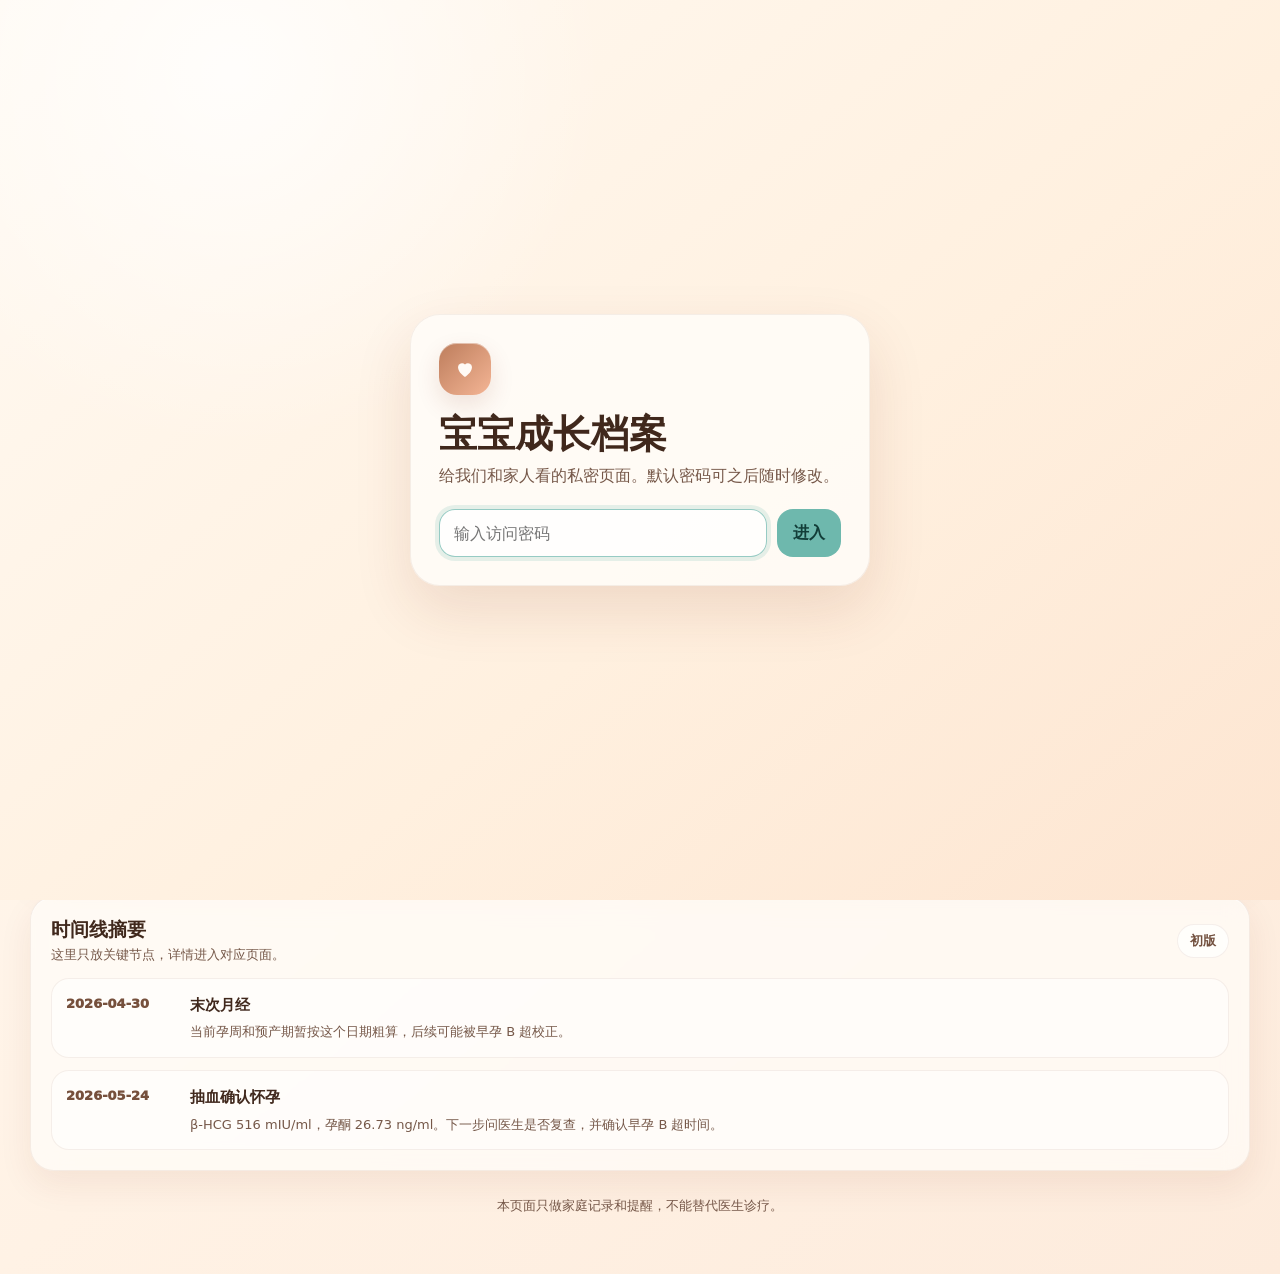
==== site/index.html @ 77b15d05 "初始化孕期档案静态站点" ====
<!doctype html>
<html lang="zh-CN">
<head>
  <meta charset="utf-8">
  <meta name="viewport" content="width=device-width, initial-scale=1">
  <title>宝宝成长档案</title>
  <link rel="stylesheet" href="assets/app.css">
  <script src="assets/fragments.js"></script>
</head>
<body>
  <script>accessGate();</script>
  <main class="app">
    <script>siteHeader("首页");</script>

    <section class="hero-grid">
      <article class="card hero-card">
        <div class="hero-content">
          <span class="pill" data-today-pill>今天 · 2026-05-24 · 第一次确认</span>
          <h1 class="hero-title" data-week-title>孕 3 周<br>+ 3 天</h1>
          <p class="hero-copy" data-due-copy>预产期约 2027-02-04。现在还很早，后续以医生和早孕 B 超校正为准。</p>
          <div class="memory-note">首页只保留最重要的摘要。报告、交流记录、来源和知识库已经拆到二级页面，后续内容多了也不会挤在一起。</div>
          <div class="progress-wrap">
            <div class="progress-line" aria-label="孕期进度"><span></span></div>
            <div class="progress-meta">
              <span data-month-label>第 1 孕月</span>
              <span data-key-countdown>距离 13 周建册节点约 67 天</span>
            </div>
          </div>
        </div>
      </article>

      <aside class="card section-card">
        <div class="section-head">
          <div>
            <h2 class="section-title">接下来最重要的事</h2>
            <p class="section-subtitle">首页只放优先事项，完整列表见待办页。</p>
          </div>
          <a class="button-link secondary" href="tasks.html">全部待办</a>
        </div>
        <div class="task-list">
          <article class="task">
            <div class="task-icon" style="background:#d6a15e"><svg viewBox="0 0 24 24" fill="none"><path d="M12 7v5l3 2" stroke="currentColor" stroke-width="2" stroke-linecap="round"/><path d="M21 12a9 9 0 1 1-18 0 9 9 0 0 1 18 0Z" stroke="currentColor" stroke-width="2"/></svg></div>
            <div><h3>问医生是否需要复查 HCG / 孕酮</h3><p>单次结果不能判断趋势，按医生安排复查或预约。</p></div>
            <span class="badge badge-yellow">尽快</span>
          </article>
          <article class="task">
            <div class="task-icon" style="background:#6eb8ad"><svg viewBox="0 0 24 24" fill="none"><path d="M4 7h16v12H4z" stroke="currentColor" stroke-width="2"/><path d="M8 11h8M8 15h5" stroke="currentColor" stroke-width="2" stroke-linecap="round"/></svg></div>
            <div><h3>预约早孕 B 超确认宫内孕</h3><p>具体时间听医生安排，结果会影响孕周和预产期校正。</p></div>
            <span class="badge badge-blue">待医生</span>
          </article>
          <article class="task">
            <div class="task-icon" style="background:#d49372"><svg viewBox="0 0 24 24" fill="none"><path d="M6 4h12v16H6z" stroke="currentColor" stroke-width="2"/><path d="M9 8h6M9 12h6M9 16h3" stroke="currentColor" stroke-width="2" stroke-linecap="round"/></svg></div>
            <div><h3>开始叶酸和孕早期注意事项确认</h3><p>叶酸、饮食、食品安全、运动等已整理到知识库。</p></div>
            <span class="badge badge-red">今天看</span>
          </article>
        </div>
      </aside>
    </section>

    <section class="content-grid">
      <article class="card section-card">
        <div class="section-head">
          <div>
            <h2 class="section-title">最近检查</h2>
            <p class="section-subtitle">点击进入详情页，可看大图和待问医生问题。</p>
          </div>
          <a class="button-link secondary" href="reports/2026-05-24-blood-test.html">查看详情</a>
        </div>
        <div class="report-row">
          <a class="report-paper" href="reports/2026-05-24-blood-test.html" aria-label="查看血检详情">
            <img src="assets/images/抽血验早孕.jpg" alt="2026-05-24 抽血验早孕报告">
          </a>
          <div>
            <p class="report-copy">西安雁塔大爱妇产医院血检。当前仅记录事实，具体判断以医生结论为准。</p>
            <div class="metrics">
              <div class="metric"><strong>516</strong><span>β-HCG mIU/ml</span></div>
              <div class="metric"><strong>26.73</strong><span>孕酮 ng/ml</span></div>
              <div class="metric"><strong>待问</strong><span>复查安排</span></div>
            </div>
          </div>
        </div>
      </article>

      <article class="card section-card">
        <div class="section-head">
          <div>
            <h2 class="section-title">常用入口</h2>
            <p class="section-subtitle">内容多了以后从二级页面查看。</p>
          </div>
          <span class="pill">工程化</span>
        </div>
        <div class="quick-links">
          <a class="quick-link" href="knowledge.html">知识库<small>叶酸、饮食、风险信号</small></a>
          <a class="quick-link" href="tasks.html">待办提醒<small>日期、材料、坑位</small></a>
          <a class="quick-link" href="conversations/2026-05-24-project-and-ui-design.html">交流记录<small>重要对话摘要</small></a>
          <a class="quick-link" href="sources.html">来源<small>权威链接和适用说明</small></a>
        </div>
      </article>
    </section>

    <section class="card section-card wide-section">
      <div class="section-head">
        <div>
          <h2 class="section-title">时间线摘要</h2>
          <p class="section-subtitle">这里只放关键节点，详情进入对应页面。</p>
        </div>
        <span class="pill">初版</span>
      </div>
      <div class="timeline">
        <div class="timeline-item">
          <div class="timeline-date">2026-04-30</div>
          <div><h3 class="timeline-title">末次月经</h3><p class="timeline-text">当前孕周和预产期暂按这个日期粗算，后续可能被早孕 B 超校正。</p></div>
        </div>
        <div class="timeline-item">
          <div class="timeline-date">2026-05-24</div>
          <div><h3 class="timeline-title">抽血确认怀孕</h3><p class="timeline-text">β-HCG 516 mIU/ml，孕酮 26.73 ng/ml。下一步问医生是否复查，并确认早孕 B 超时间。</p></div>
        </div>
      </div>
    </section>

    <p class="footer">本页面只做家庭记录和提醒，不能替代医生诊疗。</p>
  </main>
  <script src="assets/app.js"></script>
</body>
</html>
---- site/assets/app.css ----
:root {
  --bg-0: #fffaf3;
  --bg-1: #fff2e5;
  --bg-2: #fdebdc;
  --paper: rgba(255, 253, 249, .74);
  --line: rgba(116, 55, 27, .075);
  --text: #40281c;
  --muted: #765849;
  --apricot-strong: #bd7d5c;
  --teal: #6eb8ad;
  --shadow: 0 14px 34px rgba(124, 45, 18, .075);
  --radius-lg: 30px;
  --radius-md: 24px;
}

* { box-sizing: border-box; }
.sr-only {
  position: absolute;
  width: 1px;
  height: 1px;
  padding: 0;
  margin: -1px;
  overflow: hidden;
  clip: rect(0, 0, 0, 0);
  white-space: nowrap;
  border: 0;
}
html { scroll-behavior: smooth; }
body {
  margin: 0;
  min-height: 100vh;
  color: var(--text);
  font-family: "Microsoft YaHei", "PingFang SC", system-ui, -apple-system, BlinkMacSystemFont, sans-serif;
  background:
    radial-gradient(circle at 8% 10%, rgba(255,255,255,.78) 0 9%, transparent 24%),
    radial-gradient(circle at 86% 4%, rgba(255,246,236,.72) 0 10%, transparent 25%),
    linear-gradient(140deg, var(--bg-0) 0%, var(--bg-1) 54%, var(--bg-2) 100%);
  line-height: 1.65;
  letter-spacing: 0;
}
body::before {
  content: "";
  position: fixed;
  inset: 0;
  pointer-events: none;
  opacity: .12;
  background-image:
    linear-gradient(90deg, rgba(151, 91, 55, .16) 1px, transparent 1px),
    linear-gradient(rgba(151,91,55,.14) 1px, transparent 1px);
  background-size: 48px 48px;
  mask-image: linear-gradient(to bottom, rgba(0,0,0,.35), transparent 78%);
}
a { color: inherit; }
button, input { font: inherit; }
code {
  border-radius: 8px;
  padding: 2px 6px;
  background: rgba(255,255,255,.6);
  color: #6b3d2b;
}

.access-gate {
  position: fixed;
  inset: 0;
  z-index: 50;
  display: grid;
  place-items: center;
  padding: 22px;
  background:
    radial-gradient(circle at 18% 8%, rgba(255,255,255,.78), transparent 28%),
    linear-gradient(140deg, #fffaf3, #fff0df 58%, #fde5d1);
}
.access-gate.hidden { display: none; }
.gate-card {
  width: min(460px, 100%);
  border-radius: var(--radius-lg);
  border: 1px solid var(--line);
  background: rgba(255, 253, 249, .82);
  box-shadow: 0 24px 58px rgba(124, 45, 18, .12);
  padding: 28px;
}
.gate-mark, .brand-mark {
  display: grid;
  place-items: center;
  background: linear-gradient(135deg, var(--apricot-strong), #f4b595);
  color: #fffaf5;
  box-shadow: 0 10px 24px rgba(124,45,18,.12), inset 0 1px rgba(255,255,255,.46);
}
.gate-mark {
  width: 52px;
  height: 52px;
  border-radius: 18px;
  margin-bottom: 18px;
}
.gate-mark svg, .brand-mark svg { width: 24px; height: 24px; }
.gate-card h1 { margin: 0 0 8px; font-size: clamp(28px, 6vw, 38px); line-height: 1.12; }
.gate-card p { margin: 0 0 20px; color: var(--muted); }
.gate-row { display: grid; grid-template-columns: 1fr auto; gap: 10px; }
.gate-input {
  min-width: 0;
  height: 48px;
  border-radius: 16px;
  border: 1px solid var(--line);
  background: rgba(255,255,255,.74);
  color: var(--text);
  padding: 0 14px;
  outline: none;
}
.gate-input:focus {
  border-color: rgba(110,184,173,.72);
  box-shadow: 0 0 0 4px rgba(110,184,173,.18);
}
.btn, .button-link {
  border: 0;
  cursor: pointer;
  min-height: 44px;
  border-radius: 16px;
  padding: 0 16px;
  background: var(--teal);
  color: #123d38;
  font-weight: 900;
  text-decoration: none;
  display: inline-flex;
  align-items: center;
  justify-content: center;
  transition: transform .18s ease, box-shadow .18s ease;
}
.btn:hover, .button-link:hover {
  transform: translateY(-1px);
  box-shadow: 0 10px 18px rgba(44, 122, 112, .13);
}
.button-link.secondary {
  background: rgba(255,255,255,.66);
  color: #654739;
  border: 1px solid var(--line);
}
.gate-error { display: none; color: #9b3522; margin-top: 12px; font-size: 14px; }
.gate-error.show { display: block; }

.app {
  width: min(1220px, calc(100% - 32px));
  margin: 0 auto;
  padding: 24px 0 44px;
}
.topbar {
  display: flex;
  justify-content: space-between;
  align-items: center;
  gap: 18px;
  padding: 8px 2px 24px;
}
.brand {
  display: flex;
  align-items: center;
  gap: 12px;
  min-width: 0;
  font-weight: 950;
  font-size: 20px;
  color: #4a3025;
  text-decoration: none;
}
.brand-mark { width: 44px; height: 44px; border-radius: 16px; flex: 0 0 auto; }
.nav {
  display: flex;
  flex-wrap: wrap;
  justify-content: flex-end;
  gap: 8px;
}
.nav a, .nav button {
  min-height: 40px;
  display: inline-flex;
  align-items: center;
  border-radius: 999px;
  padding: 0 12px;
  text-decoration: none;
  background: rgba(255, 253, 249, .72);
  border: 1px solid var(--line);
  color: #654739;
  font-size: 13px;
  font-weight: 850;
  cursor: pointer;
}

.card {
  border-radius: var(--radius-md);
  border: 1px solid var(--line);
  background: var(--paper);
  box-shadow: var(--shadow), inset 0 1px rgba(255,255,255,.64);
  backdrop-filter: blur(12px);
}
.section-card { padding: 20px; }
.section-head {
  display: flex;
  justify-content: space-between;
  gap: 12px;
  align-items: center;
  margin-bottom: 12px;
}
.section-title { margin: 0; color: var(--text); font-size: 19px; line-height: 1.3; font-weight: 1000; }
.section-subtitle { margin: 3px 0 0; color: var(--muted); font-size: 13px; }
.pill {
  display: inline-flex;
  align-items: center;
  gap: 8px;
  min-height: 34px;
  padding: 0 12px;
  border-radius: 999px;
  background: rgba(255,255,255,.66);
  border: 1px solid var(--line);
  color: #72503e;
  font-size: 13px;
  font-weight: 900;
}

.hero-grid, .content-grid, .two-col {
  display: grid;
  gap: 18px;
}
.hero-grid { grid-template-columns: minmax(0, 1.05fr) minmax(340px, .95fr); align-items: stretch; }
.content-grid { grid-template-columns: .95fr 1.05fr; margin-top: 18px; }
.two-col { grid-template-columns: 1fr 1fr; margin-top: 18px; }
.wide-section { margin-top: 18px; }
.hero-card {
  min-height: 360px;
  padding: clamp(22px, 4vw, 34px);
  position: relative;
  overflow: hidden;
}
.hero-card::before {
  content: "";
  position: absolute;
  width: 240px;
  height: 240px;
  right: -96px;
  top: -96px;
  border-radius: 50%;
  background: rgba(255,255,255,.40);
}
.hero-content { position: relative; z-index: 1; }
.hero-title {
  margin: 20px 0 10px;
  font-size: clamp(44px, 7vw, 76px);
  line-height: .95;
  color: var(--text);
  font-weight: 1000;
}
.hero-copy { max-width: 620px; margin: 0; color: #684a3b; font-size: 16px; }
.memory-note {
  margin-top: 22px;
  padding: 18px 20px;
  border-radius: 22px;
  background: rgba(255,255,255,.60);
  border: 1px solid var(--line);
  color: #55382a;
  font-size: 15px;
}
.progress-wrap { margin-top: 24px; }
.progress-line {
  height: 13px;
  border-radius: 999px;
  background: rgba(116,55,27,.08);
  overflow: hidden;
  box-shadow: inset 0 2px 5px rgba(116,55,27,.055);
}
.progress-line span {
  display: block;
  width: var(--pregnancy-progress, 0%);
  height: 100%;
  border-radius: 999px;
  background: linear-gradient(90deg, #c99573, #f3b28f, #f8d1b8);
}
.progress-meta {
  display: flex;
  justify-content: space-between;
  gap: 14px;
  margin-top: 9px;
  color: var(--muted);
  font-size: 12px;
  font-weight: 800;
}

.task-list { display: grid; gap: 0; }
.task {
  display: grid;
  grid-template-columns: 38px 1fr auto;
  gap: 12px;
  padding: 15px 0;
  border-top: 1px solid rgba(116,55,27,.07);
}
.task:first-child { border-top: 0; }
.task-icon {
  width: 38px;
  height: 38px;
  border-radius: 15px;
  display: grid;
  place-items: center;
  color: #fffaf5;
  box-shadow: 0 7px 14px rgba(124,45,18,.10);
}
.task-icon svg { width: 19px; height: 19px; }
.task h3 { margin: 0 0 4px; font-size: 15px; line-height: 1.3; color: var(--text); }
.task p { margin: 0; color: var(--muted); font-size: 13px; line-height: 1.55; }
.badge {
  align-self: start;
  white-space: nowrap;
  border-radius: 999px;
  border: 1px solid rgba(255,255,255,.55);
  padding: 6px 9px;
  font-size: 12px;
  font-weight: 1000;
}
.badge-yellow { background: #fff3c7; color: #7a5108; }
.badge-blue { background: #e8f8f2; color: #11796f; }
.badge-green { background: #fff7ee; color: #9a5127; }
.badge-red { background: #ffece3; color: #9b3522; }
.badge-gray { background: rgba(255,255,255,.66); color: #72503e; }

.report-row { display: grid; grid-template-columns: 120px 1fr; gap: 16px; align-items: center; }
.report-paper {
  min-height: 148px;
  border-radius: 20px;
  background: #fffdf8;
  border: 1px solid var(--line);
  box-shadow: 0 10px 22px rgba(124,45,18,.08);
  transform: rotate(-2deg);
  overflow: hidden;
  display: block;
}
.report-paper img { width: 100%; height: 100%; min-height: 148px; object-fit: cover; display: block; }
.report-paper.large {
  transform: none;
  min-height: auto;
}
.report-paper.large img { height: auto; max-height: 72vh; object-fit: contain; background: #fffdf8; }
.report-copy { margin: 0 0 12px; color: #6d4f40; font-size: 14px; }
.metrics { display: grid; grid-template-columns: repeat(3, minmax(0, 1fr)); gap: 10px; }
.metric {
  border-radius: 18px;
  background: rgba(255,255,255,.60);
  border: 1px solid var(--line);
  padding: 12px;
}
.metric strong { display: block; color: #76503c; font-size: 21px; line-height: 1; }
.metric span { display: block; color: var(--muted); font-size: 12px; line-height: 1.35; margin-top: 6px; }

.quick-links, .card-grid { display: grid; grid-template-columns: repeat(4, minmax(0, 1fr)); gap: 12px; }
.quick-link, .info-card {
  min-height: 92px;
  border-radius: 20px;
  padding: 14px;
  text-decoration: none;
  background: rgba(255,255,255,.58);
  border: 1px solid var(--line);
  color: var(--text);
  display: flex;
  flex-direction: column;
  gap: 8px;
  justify-content: space-between;
  box-shadow: inset 0 1px rgba(255,255,255,.48);
}
.quick-link { font-weight: 1000; }
.quick-link small, .info-card p { color: var(--muted); font-weight: 800; line-height: 1.45; font-size: 12px; margin: 0; }
.info-card h3 { margin: 0; font-size: 16px; line-height: 1.35; }

.timeline, .source-list, .detail-list { display: grid; gap: 12px; }
.timeline-item, .source-card, .detail-item {
  padding: 14px;
  border-radius: 18px;
  background: rgba(255,255,255,.48);
  border: 1px solid var(--line);
}
.timeline-item { display: grid; grid-template-columns: 110px 1fr; gap: 14px; align-items: start; }
.timeline-date { color: #76503c; font-weight: 1000; font-size: 13px; }
.timeline-title, .detail-title { margin: 0 0 4px; font-size: 15px; color: var(--text); font-weight: 950; }
.timeline-text, .detail-text { margin: 0; color: var(--muted); font-size: 13px; }
.source-card h3 { margin: 0 0 6px; font-size: 16px; }
.source-card p { margin: 4px 0 12px; color: var(--muted); font-size: 13px; }
.source-actions { display: flex; flex-wrap: wrap; gap: 8px; }
.list { margin: 0; padding-left: 18px; color: var(--muted); font-size: 14px; }
.list li + li { margin-top: 8px; }
.footer { margin-top: 24px; color: var(--muted); font-size: 13px; text-align: center; }

@media (max-width: 980px) {
  .hero-grid, .content-grid, .two-col { grid-template-columns: 1fr; }
  .quick-links, .card-grid { grid-template-columns: repeat(2, minmax(0, 1fr)); }
}
@media (max-width: 720px) {
  .app { width: min(100% - 22px, 1220px); padding-top: 14px; }
  .topbar { align-items: flex-start; flex-direction: column; }
  .nav { justify-content: flex-start; }
  .hero-card, .section-card { padding: 18px; }
  .task { grid-template-columns: 38px 1fr; }
  .badge { grid-column: 2; justify-self: start; }
  .report-row, .timeline-item, .gate-row { grid-template-columns: 1fr; }
  .metrics { grid-template-columns: 1fr; }
}
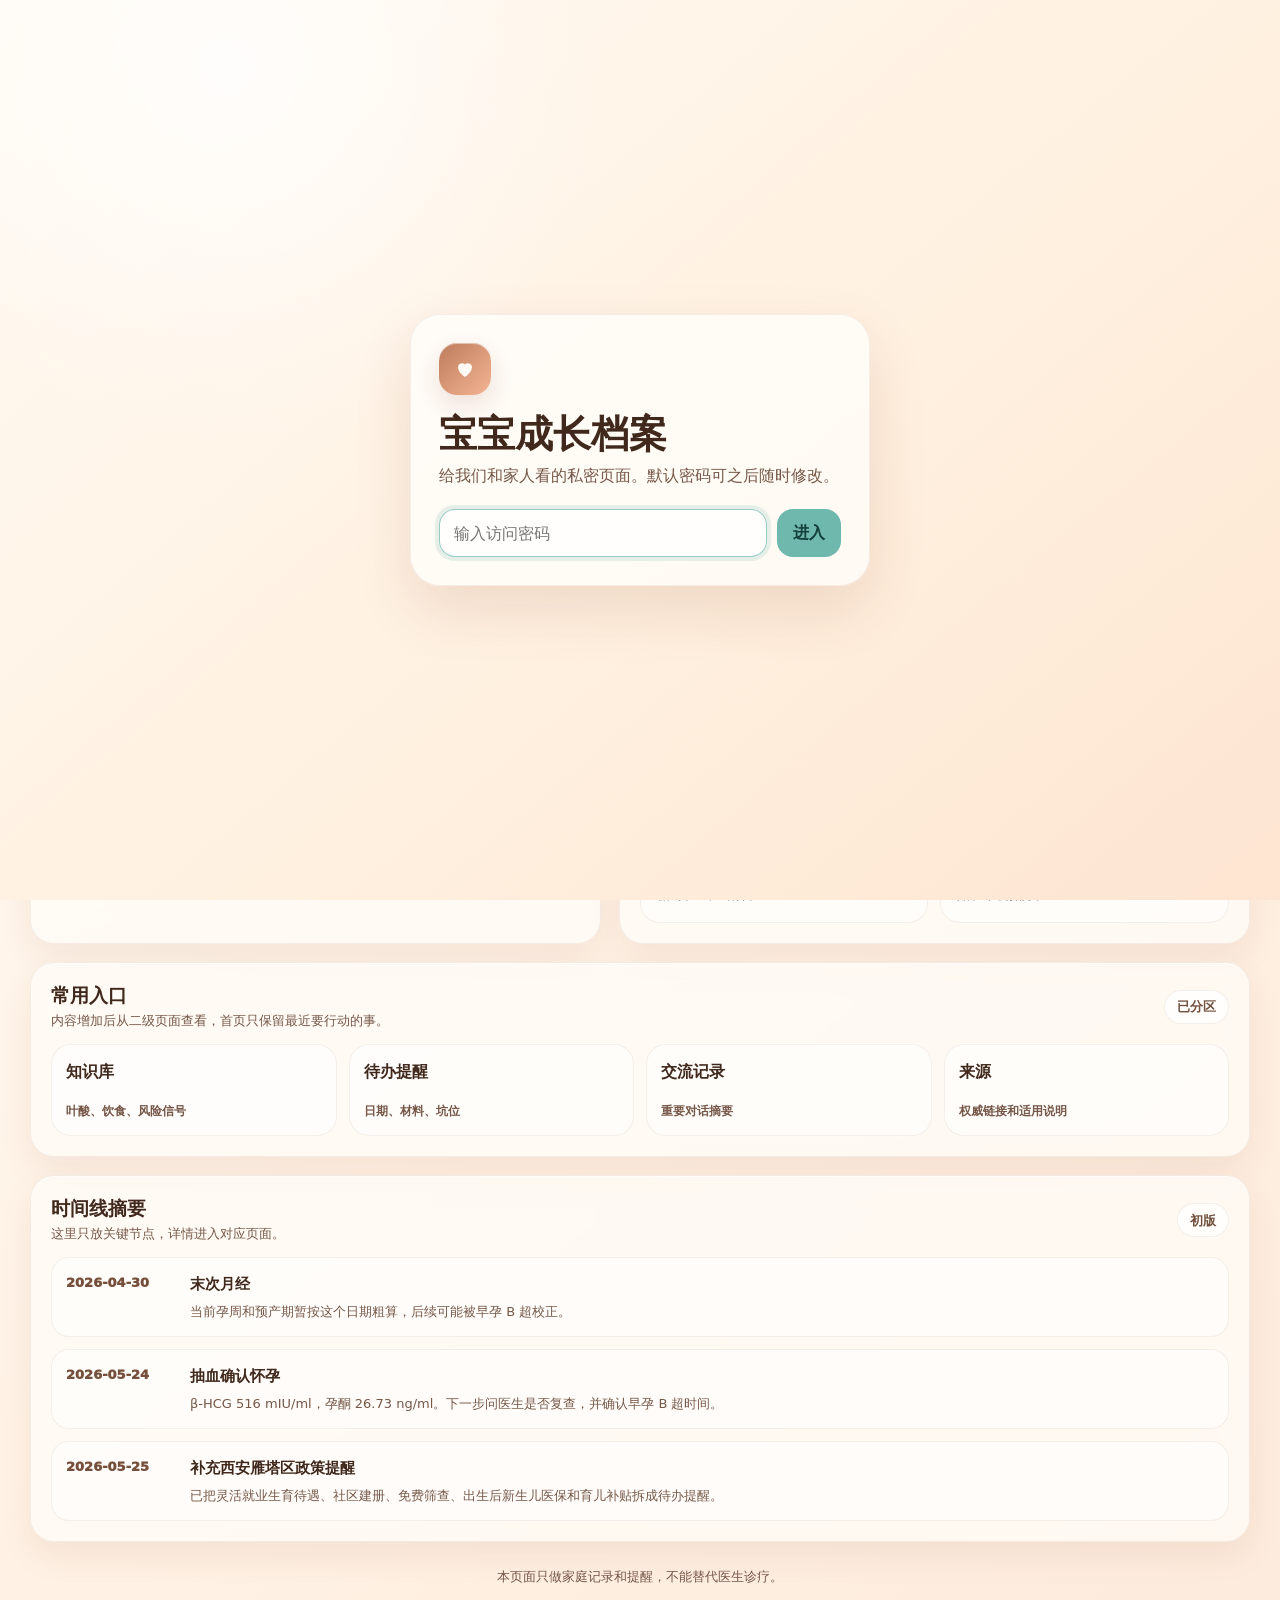
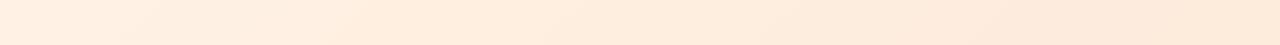
==== commit e4794110: "更新西安孕期福利提醒" ====
--- a/site/index.html
+++ b/site/index.html
@@ -15,10 +15,10 @@
     <section class="hero-grid">
       <article class="card hero-card">
         <div class="hero-content">
-          <span class="pill" data-today-pill>今天 · 2026-05-24 · 第一次确认</span>
+          <span class="pill" data-today-pill>今天 · 2026-05-25 · 孕早期记录</span>
           <h1 class="hero-title" data-week-title>孕 3 周<br>+ 3 天</h1>
           <p class="hero-copy" data-due-copy>预产期约 2027-02-04。现在还很早，后续以医生和早孕 B 超校正为准。</p>
-          <div class="memory-note">首页只保留最重要的摘要。报告、交流记录、来源和知识库已经拆到二级页面，后续内容多了也不会挤在一起。</div>
+          <div class="memory-note">首页现在优先露出需要主动关注的节点：医生复查、雁塔区社区建册、灵活就业医保待遇、后续筛查窗口。更完整的政策和证件事项放进待办页持续跟踪。</div>
           <div class="progress-wrap">
             <div class="progress-line" aria-label="孕期进度"><span></span></div>
             <div class="progress-meta">
@@ -33,25 +33,30 @@
         <div class="section-head">
           <div>
             <h2 class="section-title">接下来最重要的事</h2>
-            <p class="section-subtitle">首页只放优先事项，完整列表见待办页。</p>
+            <p class="section-subtitle">按今天的时间点，先处理会影响后续流程的事。</p>
           </div>
           <a class="button-link secondary" href="tasks.html">全部待办</a>
         </div>
         <div class="task-list">
+          <article class="task">
+            <div class="task-icon" style="background:#b96b56"><svg viewBox="0 0 24 24" fill="none"><path d="M4 7h16v12H4z" stroke="currentColor" stroke-width="2"/><path d="M8 11h8M8 15h5" stroke="currentColor" stroke-width="2" stroke-linecap="round"/></svg></div>
+            <div><h3>确认灵活就业医保生育待遇</h3><p>本周核实参保状态、产检补贴、住院结算和医院医保窗口口径。</p></div>
+            <span class="badge badge-red">本周</span>
+          </article>
           <article class="task">
             <div class="task-icon" style="background:#d6a15e"><svg viewBox="0 0 24 24" fill="none"><path d="M12 7v5l3 2" stroke="currentColor" stroke-width="2" stroke-linecap="round"/><path d="M21 12a9 9 0 1 1-18 0 9 9 0 0 1 18 0Z" stroke="currentColor" stroke-width="2"/></svg></div>
             <div><h3>问医生是否需要复查 HCG / 孕酮</h3><p>单次结果不能判断趋势，按医生安排复查或预约。</p></div>
             <span class="badge badge-yellow">尽快</span>
           </article>
           <article class="task">
-            <div class="task-icon" style="background:#6eb8ad"><svg viewBox="0 0 24 24" fill="none"><path d="M4 7h16v12H4z" stroke="currentColor" stroke-width="2"/><path d="M8 11h8M8 15h5" stroke="currentColor" stroke-width="2" stroke-linecap="round"/></svg></div>
-            <div><h3>预约早孕 B 超确认宫内孕</h3><p>具体时间听医生安排，结果会影响孕周和预产期校正。</p></div>
-            <span class="badge badge-blue">待医生</span>
+            <div class="task-icon" style="background:#d49372"><svg viewBox="0 0 24 24" fill="none"><path d="M6 4h12v16H6z" stroke="currentColor" stroke-width="2"/><path d="M9 8h6M9 12h6M9 16h3" stroke="currentColor" stroke-width="2" stroke-linecap="round"/></svg></div>
+            <div><h3>问雁塔区社区建册和免费服务券</h3><p>确认小区对应社区卫生服务中心、母子健康手册、叶酸和免费“两筛”。</p></div>
+            <span class="badge badge-yellow">本周</span>
           </article>
           <article class="task">
-            <div class="task-icon" style="background:#d49372"><svg viewBox="0 0 24 24" fill="none"><path d="M6 4h12v16H6z" stroke="currentColor" stroke-width="2"/><path d="M9 8h6M9 12h6M9 16h3" stroke="currentColor" stroke-width="2" stroke-linecap="round"/></svg></div>
-            <div><h3>开始叶酸和孕早期注意事项确认</h3><p>叶酸、饮食、食品安全、运动等已整理到知识库。</p></div>
-            <span class="badge badge-red">今天看</span>
+            <div class="task-icon" style="background:#6eb8ad"><svg viewBox="0 0 24 24" fill="none"><path d="M4 7h16v12H4z" stroke="currentColor" stroke-width="2"/><path d="M8 11h8M8 15h5" stroke="currentColor" stroke-width="2" stroke-linecap="round"/></svg></div>
+            <div><h3>预约早孕 B 超确认宫内孕</h3><p>提醒从 2026-06-04 开始；具体时间听医生安排。</p></div>
+            <span class="badge badge-blue">6 月</span>
           </article>
         </div>
       </aside>
@@ -84,18 +89,34 @@
       <article class="card section-card">
         <div class="section-head">
           <div>
-            <h2 class="section-title">常用入口</h2>
-            <p class="section-subtitle">内容多了以后从二级页面查看。</p>
+            <h2 class="section-title">已核实的福利提醒</h2>
+            <p class="section-subtitle">不是一次性说明，而是已经拆进待办页。</p>
           </div>
-          <span class="pill">工程化</span>
+          <a class="button-link secondary" href="tasks.html#policy-benefits">看时间节点</a>
         </div>
-        <div class="quick-links">
-          <a class="quick-link" href="knowledge.html">知识库<small>叶酸、饮食、风险信号</small></a>
-          <a class="quick-link" href="tasks.html">待办提醒<small>日期、材料、坑位</small></a>
-          <a class="quick-link" href="conversations/2026-05-24-project-and-ui-design.html">交流记录<small>重要对话摘要</small></a>
-          <a class="quick-link" href="sources.html">来源<small>权威链接和适用说明</small></a>
+        <div class="attention-grid compact">
+          <div class="attention-card"><strong>现在核实</strong><span>灵活就业医保不享受生育津贴，但要确认产检补贴和住院结算。</span></div>
+          <div class="attention-card"><strong>孕 13 周前</strong><span>建册、母子健康手册、免费服务券、NT 预约要提前串起来。</span></div>
+          <div class="attention-card"><strong>孕中晚期</strong><span>免费产前血清学筛查、两次免费常规超声、糖耐和生产结算。</span></div>
+          <div class="attention-card"><strong>出生后</strong><span>出生一件事、新生儿医保 90 天内、育儿补贴和个税扣除。</span></div>
         </div>
       </article>
+    </section>
+
+    <section class="card section-card wide-section">
+      <div class="section-head">
+        <div>
+          <h2 class="section-title">常用入口</h2>
+          <p class="section-subtitle">内容增加后从二级页面查看，首页只保留最近要行动的事。</p>
+        </div>
+        <span class="pill">已分区</span>
+      </div>
+      <div class="quick-links">
+        <a class="quick-link" href="knowledge.html">知识库<small>叶酸、饮食、风险信号</small></a>
+        <a class="quick-link" href="tasks.html">待办提醒<small>日期、材料、坑位</small></a>
+        <a class="quick-link" href="conversations.html">交流记录<small>重要对话摘要</small></a>
+        <a class="quick-link" href="sources.html">来源<small>权威链接和适用说明</small></a>
+      </div>
     </section>
 
     <section class="card section-card wide-section">
@@ -115,6 +136,10 @@
           <div class="timeline-date">2026-05-24</div>
           <div><h3 class="timeline-title">抽血确认怀孕</h3><p class="timeline-text">β-HCG 516 mIU/ml，孕酮 26.73 ng/ml。下一步问医生是否复查，并确认早孕 B 超时间。</p></div>
         </div>
+        <div class="timeline-item">
+          <div class="timeline-date">2026-05-25</div>
+          <div><h3 class="timeline-title">补充西安雁塔区政策提醒</h3><p class="timeline-text">已把灵活就业生育待遇、社区建册、免费筛查、出生后新生儿医保和育儿补贴拆成待办提醒。</p></div>
+        </div>
       </div>
     </section>
 
--- a/site/assets/app.css
+++ b/site/assets/app.css
@@ -288,6 +288,7 @@
   border-top: 1px solid rgba(116,55,27,.07);
 }
 .task:first-child { border-top: 0; }
+.task > div { min-width: 0; }
 .task-icon {
   width: 38px;
   height: 38px;
@@ -300,6 +301,20 @@
 .task-icon svg { width: 19px; height: 19px; }
 .task h3 { margin: 0 0 4px; font-size: 15px; line-height: 1.3; color: var(--text); }
 .task p { margin: 0; color: var(--muted); font-size: 13px; line-height: 1.55; }
+.task-list.detailed .task {
+  grid-template-columns: 38px minmax(0, 1fr) auto;
+  align-items: start;
+}
+.task-details {
+  margin-top: 8px;
+  padding: 10px 12px;
+  border-radius: 14px;
+  background: rgba(255,255,255,.52);
+  border: 1px solid rgba(116,55,27,.07);
+  color: #634535;
+  font-size: 12px;
+  line-height: 1.55;
+}
 .badge {
   align-self: start;
   white-space: nowrap;
@@ -343,7 +358,12 @@
 .metric strong { display: block; color: #76503c; font-size: 21px; line-height: 1; }
 .metric span { display: block; color: var(--muted); font-size: 12px; line-height: 1.35; margin-top: 6px; }
 
-.quick-links, .card-grid { display: grid; grid-template-columns: repeat(4, minmax(0, 1fr)); gap: 12px; }
+.quick-links, .card-grid, .reminder-summary, .attention-grid {
+  display: grid;
+  grid-template-columns: repeat(4, minmax(0, 1fr));
+  gap: 12px;
+}
+.attention-grid.compact { grid-template-columns: repeat(2, minmax(0, 1fr)); }
 .quick-link, .info-card {
   min-height: 92px;
   border-radius: 20px;
@@ -361,6 +381,41 @@
 .quick-link { font-weight: 1000; }
 .quick-link small, .info-card p { color: var(--muted); font-weight: 800; line-height: 1.45; font-size: 12px; margin: 0; }
 .info-card h3 { margin: 0; font-size: 16px; line-height: 1.35; }
+.reminder-card, .attention-card {
+  min-width: 0;
+  padding: 16px;
+  border-radius: 20px;
+  background: rgba(255,255,255,.54);
+  border: 1px solid var(--line);
+  box-shadow: inset 0 1px rgba(255,255,255,.48);
+}
+.reminder-card h2 {
+  margin: 12px 0 6px;
+  font-size: 17px;
+  line-height: 1.3;
+}
+.reminder-card p {
+  margin: 0;
+  color: var(--muted);
+  font-size: 13px;
+  line-height: 1.55;
+}
+.attention-card {
+  min-height: 102px;
+  display: flex;
+  flex-direction: column;
+  gap: 8px;
+}
+.attention-card strong {
+  color: var(--text);
+  font-size: 15px;
+  line-height: 1.35;
+}
+.attention-card span {
+  color: var(--muted);
+  font-size: 13px;
+  line-height: 1.5;
+}
 
 .timeline, .source-list, .detail-list { display: grid; gap: 12px; }
 .timeline-item, .source-card, .detail-item {
@@ -382,15 +437,16 @@
 
 @media (max-width: 980px) {
   .hero-grid, .content-grid, .two-col { grid-template-columns: 1fr; }
-  .quick-links, .card-grid { grid-template-columns: repeat(2, minmax(0, 1fr)); }
+  .quick-links, .card-grid, .reminder-summary, .attention-grid, .attention-grid.compact { grid-template-columns: repeat(2, minmax(0, 1fr)); }
 }
 @media (max-width: 720px) {
   .app { width: min(100% - 22px, 1220px); padding-top: 14px; }
   .topbar { align-items: flex-start; flex-direction: column; }
   .nav { justify-content: flex-start; }
   .hero-card, .section-card { padding: 18px; }
-  .task { grid-template-columns: 38px 1fr; }
+  .task, .task-list.detailed .task { grid-template-columns: 38px minmax(0, 1fr); }
   .badge { grid-column: 2; justify-self: start; }
   .report-row, .timeline-item, .gate-row { grid-template-columns: 1fr; }
   .metrics { grid-template-columns: 1fr; }
-}
+  .quick-links, .card-grid, .reminder-summary, .attention-grid, .attention-grid.compact { grid-template-columns: 1fr; }
+}
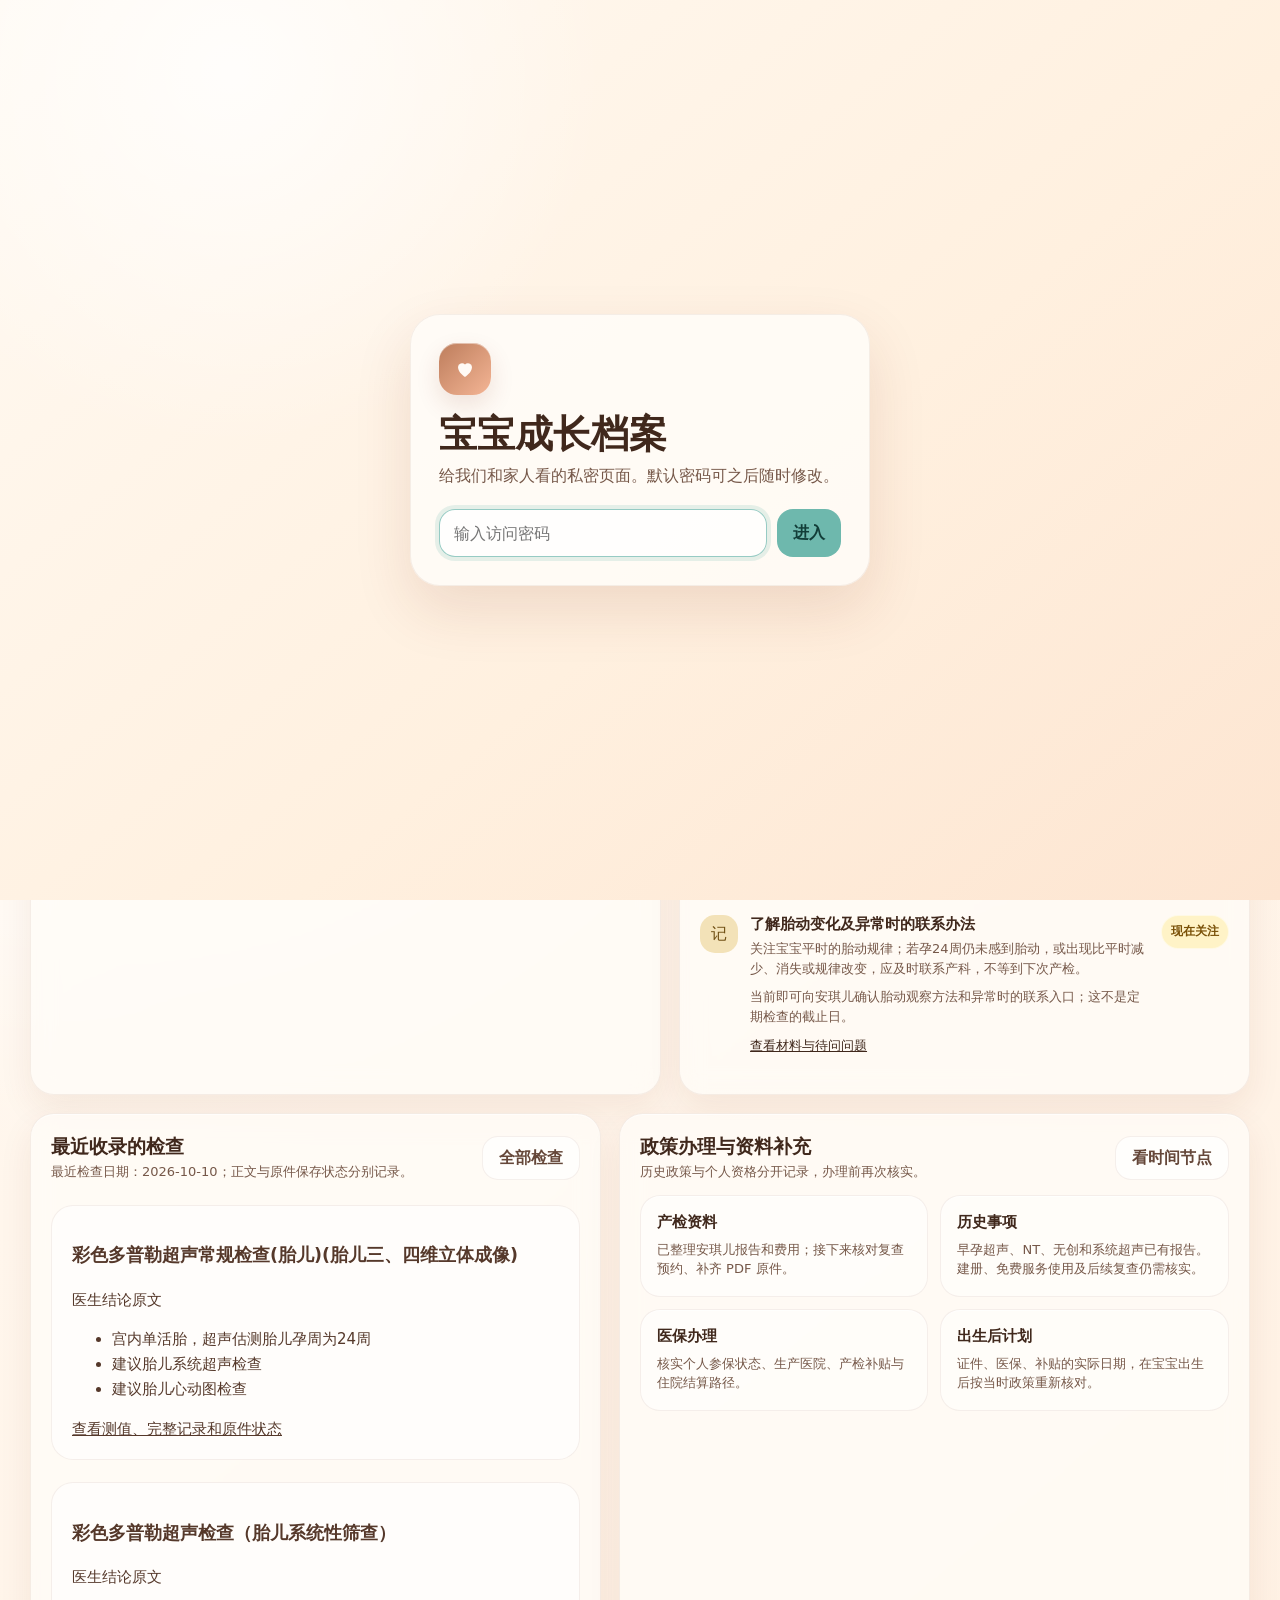
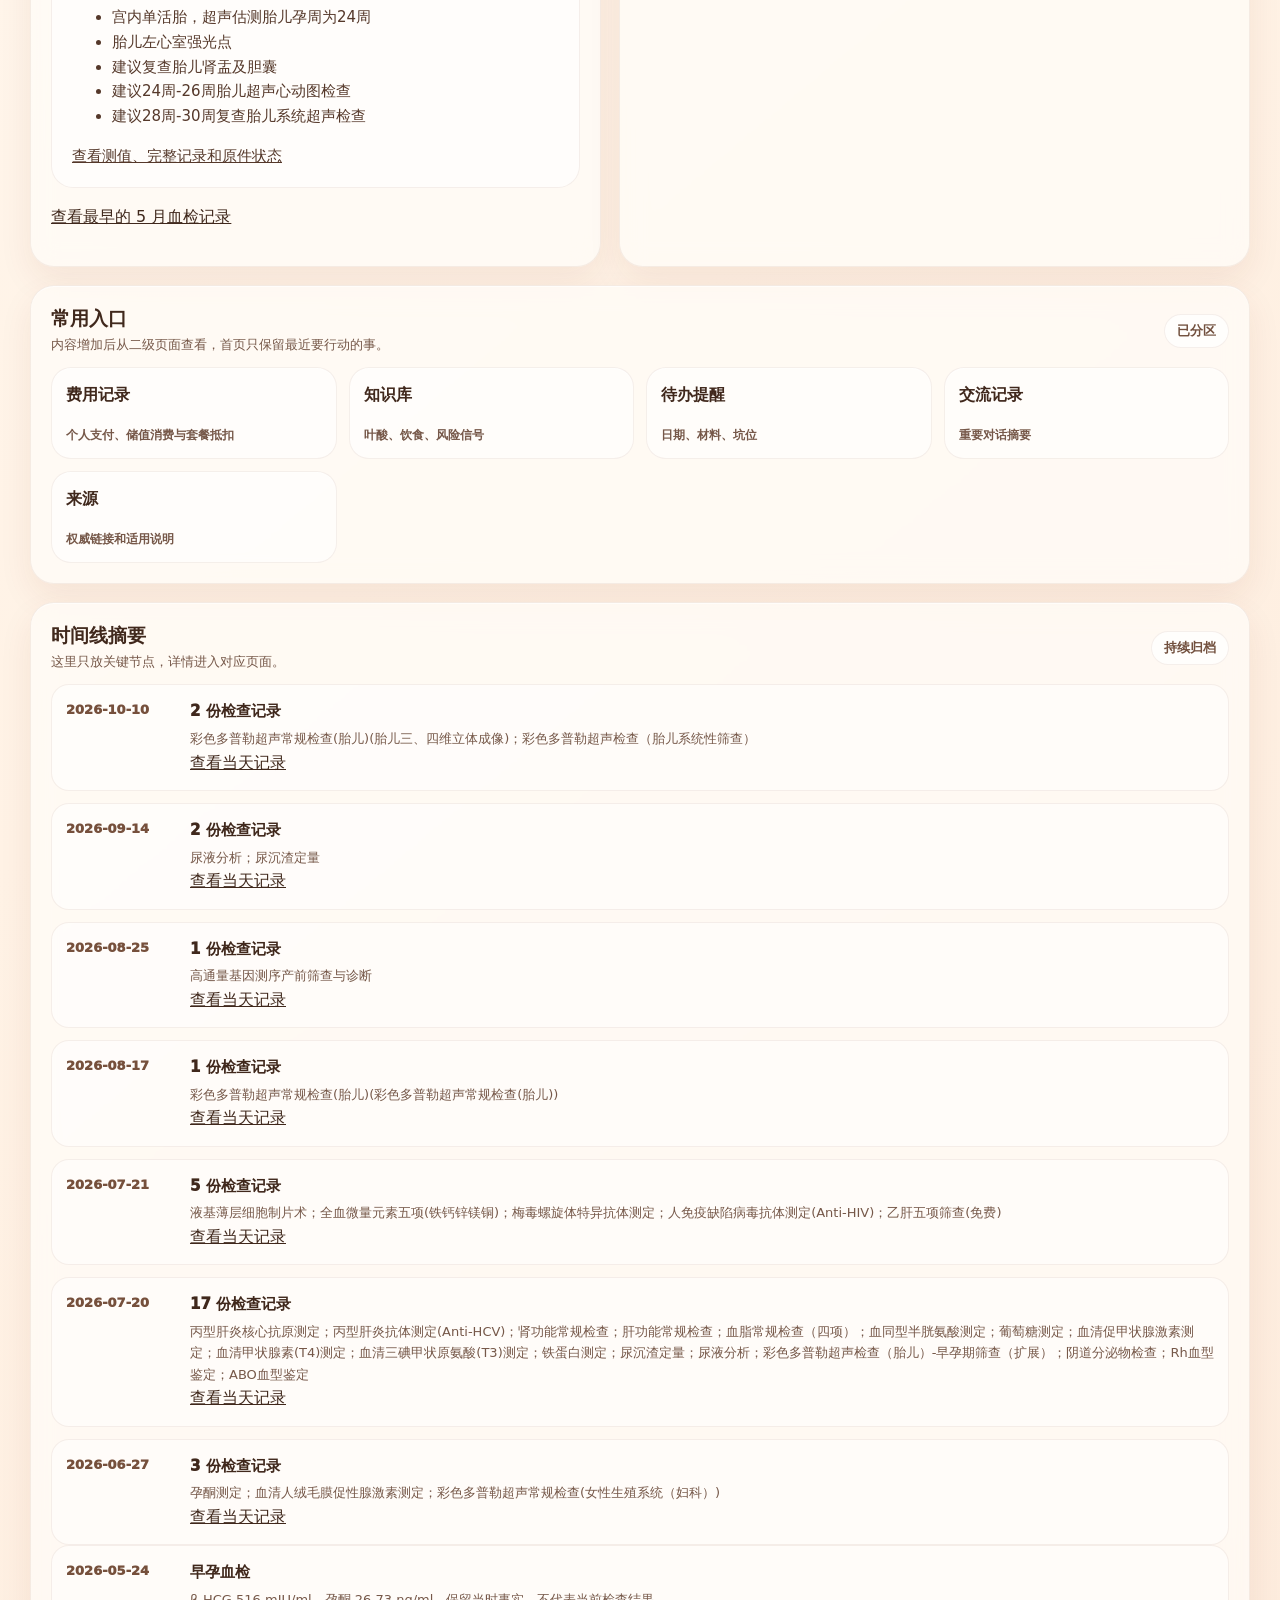
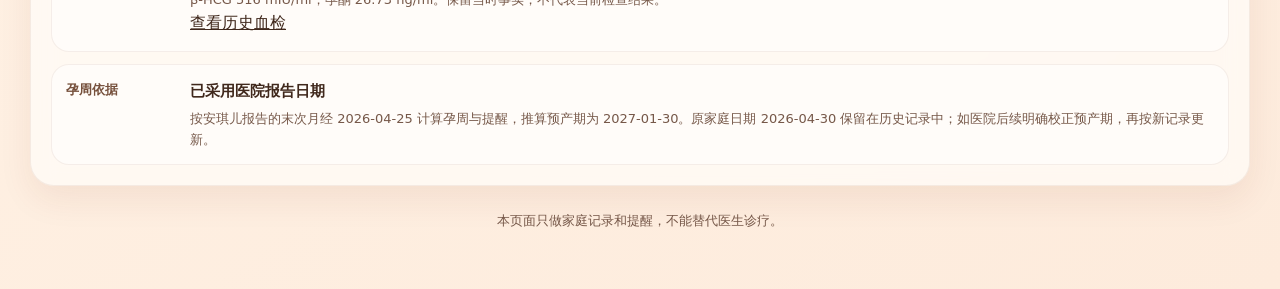
==== commit c3c41d63: "整理产检报告并按医院口径更新孕周和提醒" ====
--- a/site/index.html
+++ b/site/index.html
@@ -15,15 +15,15 @@
     <section class="hero-grid">
       <article class="card hero-card">
         <div class="hero-content">
-          <span class="pill" data-today-pill>今天 · 2026-05-25 · 孕早期记录</span>
-          <h1 class="hero-title" data-week-title>孕 3 周<br>+ 3 天</h1>
-          <p class="hero-copy" data-due-copy>预产期约 2027-02-04。现在还很早，后续以医生和早孕 B 超校正为准。</p>
-          <div class="memory-note">首页现在优先露出需要主动关注的节点：医生复查、雁塔区社区建册、灵活就业医保待遇、后续筛查窗口。更完整的政策和证件事项放进待办页持续跟踪。</div>
+          <span class="pill" data-today-pill>正在读取北京时间</span>
+          <h1 class="hero-title" data-week-title>孕周计算中</h1>
+          <p class="hero-copy" data-due-copy>当前孕周按已有资料估算，医生校正信息待补充。</p>
+          <div class="memory-note"><p data-hospital></p><p data-record-freshness></p><a href="conversations/2026-10-16-pdf-content-review.html">查看 PDF 复核结果与后续产检重点</a></div>
           <div class="progress-wrap">
             <div class="progress-line" aria-label="孕期进度"><span></span></div>
             <div class="progress-meta">
-              <span data-month-label>第 1 孕月</span>
-              <span data-key-countdown>距离 13 周建册节点约 67 天</span>
+              <span data-month-label>AI 日历推算</span>
+              <span data-key-countdown>正在计算时间</span>
             </div>
           </div>
         </div>
@@ -33,32 +33,11 @@
         <div class="section-head">
           <div>
             <h2 class="section-title">接下来最重要的事</h2>
-            <p class="section-subtitle">按今天的时间点，先处理会影响后续流程的事。</p>
+            <p class="section-subtitle">随北京时间更新；历史事项请先核实完成情况。</p>
           </div>
           <a class="button-link secondary" href="tasks.html">全部待办</a>
         </div>
-        <div class="task-list">
-          <article class="task">
-            <div class="task-icon" style="background:#b96b56"><svg viewBox="0 0 24 24" fill="none"><path d="M4 7h16v12H4z" stroke="currentColor" stroke-width="2"/><path d="M8 11h8M8 15h5" stroke="currentColor" stroke-width="2" stroke-linecap="round"/></svg></div>
-            <div><h3>确认灵活就业医保生育待遇</h3><p>本周核实参保状态、产检补贴、住院结算和医院医保窗口口径。</p></div>
-            <span class="badge badge-red">本周</span>
-          </article>
-          <article class="task">
-            <div class="task-icon" style="background:#d6a15e"><svg viewBox="0 0 24 24" fill="none"><path d="M12 7v5l3 2" stroke="currentColor" stroke-width="2" stroke-linecap="round"/><path d="M21 12a9 9 0 1 1-18 0 9 9 0 0 1 18 0Z" stroke="currentColor" stroke-width="2"/></svg></div>
-            <div><h3>问医生是否需要复查 HCG / 孕酮</h3><p>单次结果不能判断趋势，按医生安排复查或预约。</p></div>
-            <span class="badge badge-yellow">尽快</span>
-          </article>
-          <article class="task">
-            <div class="task-icon" style="background:#d49372"><svg viewBox="0 0 24 24" fill="none"><path d="M6 4h12v16H6z" stroke="currentColor" stroke-width="2"/><path d="M9 8h6M9 12h6M9 16h3" stroke="currentColor" stroke-width="2" stroke-linecap="round"/></svg></div>
-            <div><h3>问雁塔区社区建册和免费服务券</h3><p>确认小区对应社区卫生服务中心、母子健康手册、叶酸和免费“两筛”。</p></div>
-            <span class="badge badge-yellow">本周</span>
-          </article>
-          <article class="task">
-            <div class="task-icon" style="background:#6eb8ad"><svg viewBox="0 0 24 24" fill="none"><path d="M4 7h16v12H4z" stroke="currentColor" stroke-width="2"/><path d="M8 11h8M8 15h5" stroke="currentColor" stroke-width="2" stroke-linecap="round"/></svg></div>
-            <div><h3>预约早孕 B 超确认宫内孕</h3><p>提醒从 2026-06-04 开始；具体时间听医生安排。</p></div>
-            <span class="badge badge-blue">6 月</span>
-          </article>
-        </div>
+        <div class="task-list" data-home-tasks><p>正在整理近期提醒；若未显示，请检查脚本是否加载。</p></div>
       </aside>
     </section>
 
@@ -66,39 +45,28 @@
       <article class="card section-card">
         <div class="section-head">
           <div>
-            <h2 class="section-title">最近检查</h2>
-            <p class="section-subtitle">点击进入详情页，可看大图和待问医生问题。</p>
+            <h2 class="section-title">最近收录的检查</h2>
+            <p class="section-subtitle" data-latest-report-date>最近报告加载中。</p>
           </div>
-          <a class="button-link secondary" href="reports/2026-05-24-blood-test.html">查看详情</a>
+          <a class="button-link secondary" href="records.html">全部检查</a>
         </div>
-        <div class="report-row">
-          <a class="report-paper" href="reports/2026-05-24-blood-test.html" aria-label="查看血检详情">
-            <img src="assets/images/抽血验早孕.jpg" alt="2026-05-24 抽血验早孕报告">
-          </a>
-          <div>
-            <p class="report-copy">西安雁塔大爱妇产医院血检。当前仅记录事实，具体判断以医生结论为准。</p>
-            <div class="metrics">
-              <div class="metric"><strong>516</strong><span>β-HCG mIU/ml</span></div>
-              <div class="metric"><strong>26.73</strong><span>孕酮 ng/ml</span></div>
-              <div class="metric"><strong>待问</strong><span>复查安排</span></div>
-            </div>
-          </div>
-        </div>
+        <div data-latest-reports><p>正在整理最近的检查记录。</p></div>
+        <p><a href="reports/2026-05-24-blood-test.html">查看最早的 5 月血检记录</a></p>
       </article>
 
       <article class="card section-card">
         <div class="section-head">
           <div>
-            <h2 class="section-title">已核实的福利提醒</h2>
-            <p class="section-subtitle">不是一次性说明，而是已经拆进待办页。</p>
+            <h2 class="section-title">政策办理与资料补充</h2>
+            <p class="section-subtitle">历史政策与个人资格分开记录，办理前再次核实。</p>
           </div>
           <a class="button-link secondary" href="tasks.html#policy-benefits">看时间节点</a>
         </div>
         <div class="attention-grid compact">
-          <div class="attention-card"><strong>现在核实</strong><span>灵活就业医保不享受生育津贴，但要确认产检补贴和住院结算。</span></div>
-          <div class="attention-card"><strong>孕 13 周前</strong><span>建册、母子健康手册、免费服务券、NT 预约要提前串起来。</span></div>
-          <div class="attention-card"><strong>孕中晚期</strong><span>免费产前血清学筛查、两次免费常规超声、糖耐和生产结算。</span></div>
-          <div class="attention-card"><strong>出生后</strong><span>出生一件事、新生儿医保 90 天内、育儿补贴和个税扣除。</span></div>
+          <div class="attention-card"><strong>产检资料</strong><span>已整理安琪儿报告和费用；接下来核对复查预约、补齐 PDF 原件。</span></div>
+          <div class="attention-card"><strong>历史事项</strong><span>早孕超声、NT、无创和系统超声已有报告。建册、免费服务使用及后续复查仍需核实。</span></div>
+          <div class="attention-card"><strong>医保办理</strong><span>核实个人参保状态、生产医院、产检补贴与住院结算路径。</span></div>
+          <div class="attention-card"><strong>出生后计划</strong><span>证件、医保、补贴的实际日期，在宝宝出生后按当时政策重新核对。</span></div>
         </div>
       </article>
     </section>
@@ -112,6 +80,7 @@
         <span class="pill">已分区</span>
       </div>
       <div class="quick-links">
+        <a class="quick-link" href="expenses.html">费用记录<small>个人支付、储值消费与套餐抵扣</small></a>
         <a class="quick-link" href="knowledge.html">知识库<small>叶酸、饮食、风险信号</small></a>
         <a class="quick-link" href="tasks.html">待办提醒<small>日期、材料、坑位</small></a>
         <a class="quick-link" href="conversations.html">交流记录<small>重要对话摘要</small></a>
@@ -125,26 +94,19 @@
           <h2 class="section-title">时间线摘要</h2>
           <p class="section-subtitle">这里只放关键节点，详情进入对应页面。</p>
         </div>
-        <span class="pill">初版</span>
+        <span class="pill">持续归档</span>
       </div>
+      <div class="timeline" data-record-timeline></div>
       <div class="timeline">
-        <div class="timeline-item">
-          <div class="timeline-date">2026-04-30</div>
-          <div><h3 class="timeline-title">末次月经</h3><p class="timeline-text">当前孕周和预产期暂按这个日期粗算，后续可能被早孕 B 超校正。</p></div>
-        </div>
-        <div class="timeline-item">
-          <div class="timeline-date">2026-05-24</div>
-          <div><h3 class="timeline-title">抽血确认怀孕</h3><p class="timeline-text">β-HCG 516 mIU/ml，孕酮 26.73 ng/ml。下一步问医生是否复查，并确认早孕 B 超时间。</p></div>
-        </div>
-        <div class="timeline-item">
-          <div class="timeline-date">2026-05-25</div>
-          <div><h3 class="timeline-title">补充西安雁塔区政策提醒</h3><p class="timeline-text">已把灵活就业生育待遇、社区建册、免费筛查、出生后新生儿医保和育儿补贴拆成待办提醒。</p></div>
-        </div>
+        <div class="timeline-item"><div class="timeline-date">2026-05-24</div><div><h3 class="timeline-title">早孕血检</h3><p class="timeline-text">β-HCG 516 mIU/ml，孕酮 26.73 ng/ml。保留当时事实，不代表当前检查结果。</p><a href="reports/2026-05-24-blood-test.html">查看历史血检</a></div></div>
+        <div class="timeline-item"><div class="timeline-date">孕周依据</div><div><h3 class="timeline-title">已采用医院报告日期</h3><p class="timeline-text">按安琪儿报告的末次月经 2026-04-25 计算孕周与提醒，推算预产期为 2027-01-30。原家庭日期 2026-04-30 保留在历史记录中；如医院后续明确校正预产期，再按新记录更新。</p></div></div>
       </div>
     </section>
 
     <p class="footer">本页面只做家庭记录和提醒，不能替代医生诊疗。</p>
   </main>
-  <script src="assets/app.js"></script>
+  <script src="assets/site-data.js?v=20261016-hospital-dating"></script>
+  <script src="assets/timeline.js"></script>
+  <script src="assets/app.js?v=20261016-hospital-dating"></script>
 </body>
 </html>
--- a/site/assets/app.css
+++ b/site/assets/app.css
@@ -435,6 +435,30 @@
 .list li + li { margin-top: 8px; }
 .footer { margin-top: 24px; color: var(--muted); font-size: 13px; text-align: center; }
 
+.hero-title[data-week-title] { font-size: clamp(36px, 5vw, 62px); line-height: 1.15; }
+.memory-note p { margin: 0 0 10px; }
+.page-heading { margin: 18px 0 12px; font-size: 28px; }
+.task-link { display: inline-block; margin-top: 8px; font-size: 13px; }
+.task-icon-yellow { background: #f3e2b8; color: #715014; box-shadow: none; }
+.task-icon-red { background: #f5d7cd; color: #863d32; box-shadow: none; }
+.task-icon-green { background: #d9ece4; color: #285e50; box-shadow: none; }
+.task-icon-gray, .badge-gray { background: #eee6de; color: #65564a; box-shadow: none; }
+.badge-green { background: #e3eee7; color: #305e4e; }
+.task-details summary { cursor: pointer; font-weight: 700; }
+.task-details h4 { margin: 12px 0 6px; }
+.task-details ul { margin: 0; padding-left: 18px; }
+.task p + p, .section-card > .detail-text + .detail-text { margin-top: 8px; }
+.section-card > .source-actions { margin-top: 14px; }
+.review-copy { line-height: 1.8; }
+.review-copy h2 { margin: 28px 0 12px; font-size: 21px; }
+.review-copy h2:first-child { margin-top: 0; }
+.review-copy h3 { font-size: 17px; margin: 20px 0 10px; }
+.review-copy p, .review-copy li { color: var(--muted); font-size: 15px; }
+.review-copy a, .source-card a { overflow-wrap: anywhere; }
+.table-scroll { overflow-x: auto; }
+.review-copy table { border-collapse: collapse; min-width: 560px; width: 100%; font-size: 14px; }
+.review-copy th, .review-copy td { text-align: left; padding: 10px; border-bottom: 1px solid var(--line); }
+
 @media (max-width: 980px) {
   .hero-grid, .content-grid, .two-col { grid-template-columns: 1fr; }
   .quick-links, .card-grid, .reminder-summary, .attention-grid, .attention-grid.compact { grid-template-columns: repeat(2, minmax(0, 1fr)); }
